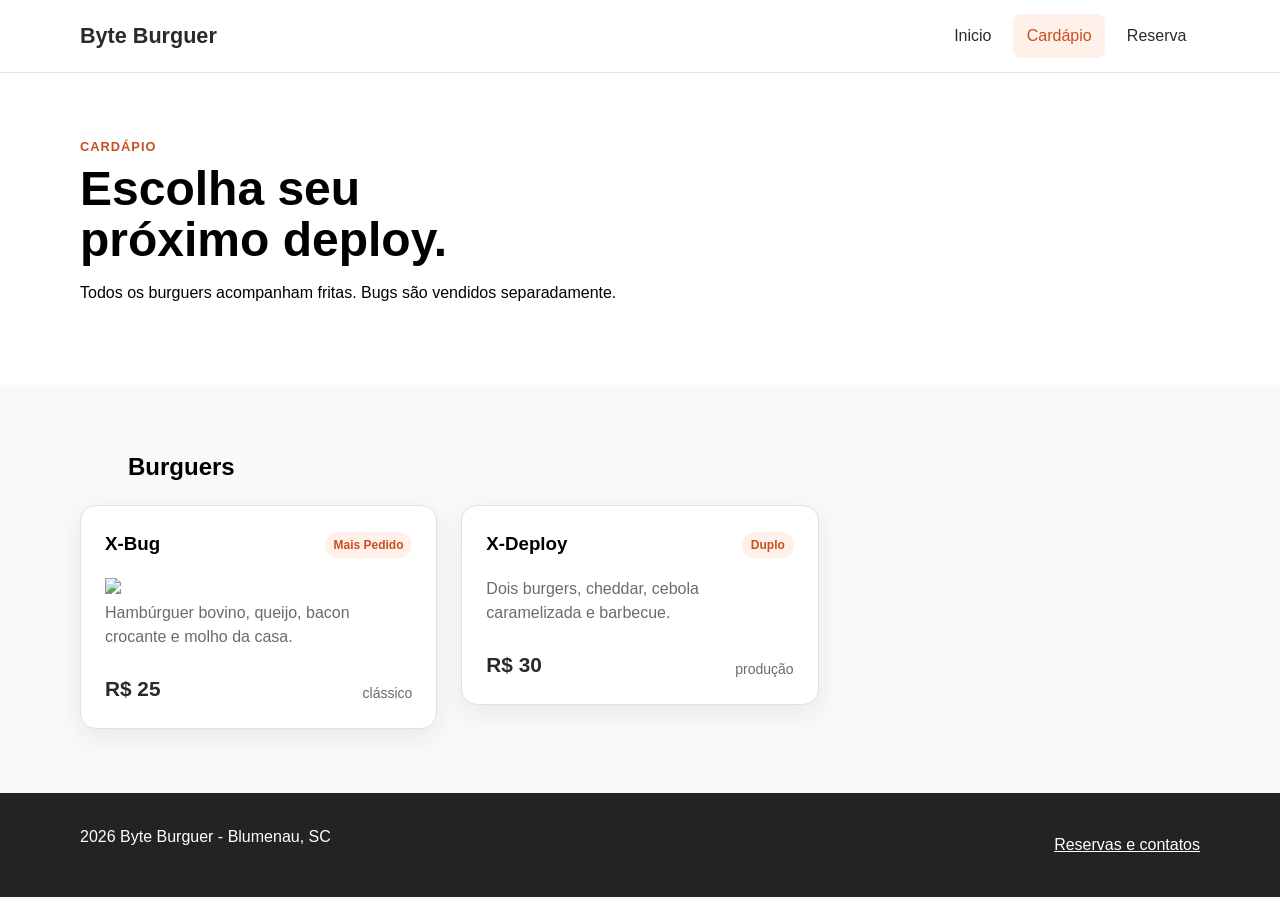
==== modulo-css/byte-burguer-v2/cardapio.html @ fe39c5cf "Aula 11" ====
<!DOCTYPE html>
<html lang="pt-BR">

<head>
    <meta charset="UTF-8">
    <meta name="viewport" content="width=device-width, initial-scale=1.0">
    <title>Cardápio | Byte Burguer</title>
    <link rel="stylesheet" href="style.css">
</head>

<body>
    <header class="site-header">
        <div class="container header-content">
            <a class="brand" href="index.html">Byte Burguer</a>

            <nav class="main-nav">
                <a href="index.html">Inicio</a>
                <a href="cardapio.html" aria-current="page">Cardápio</a>
                <a href="index.html">Reserva</a>
            </nav>
        </div>
    </header>

    <main>
        <section class="page-intro">
            <div class="container">
                <p class="eyebrow">Cardápio</p>
                <h1>Escolha seu próximo deploy.</h1>
                <p>Todos os burguers acompanham fritas. Bugs são vendidos separadamente.</p>
            </div>
        </section>

        <section class="section">
            <div class="container">
                <header class="section-heading">
                    <h2>Burguers</h2>
                </header>

                <ul class="menu-grid">
                    <li>
                        <div class="menu-card">
                            <div>
                                <div id="div-tag">
                                    <h3>X-Bug</h3>
                                    <span class="tag">Mais Pedido</span>
                                </div>

                                <img src="https://www.sabornamesa.com.br/media/k2/items/cache/bf1e20a4462b71e3cc4cece2a8c96ac8_XL.jpg" 
                                width="100">

                                <p>Hambúrguer bovino, queijo, bacon crocante e molho da casa.</p>
                            </div>

                            <div class="menu-card-footer">
                                <strong class="price">R$ 25</strong>
                                <span>clássico</span>
                            </div>
                        </div>
                    </li>

                    <li>
                        <div class="menu-card">
                            <div>
                                <div id="div-tag">
                                    <h3>X-Deploy</h3>
                                    <span class="tag">Duplo</span>
                                </div>

                                <p>Dois burgers, cheddar, cebola caramelizada e barbecue.</p>
                            </div>

                            <div class="menu-card-footer">
                                <strong class="price">R$ 30</strong>
                                <span>produção</span>
                            </div>
                        </div>
                    </li>
                </ul>
            </div>
        </section>
    </main>

    <footer class="site-footer">
        <div class="container footer-content">
            <p>2026 Byte Burguer - Blumenau, SC</p>
            <a href="reserva.html">Reservas e contatos</a>
        </div>
    </footer>
</body>
---- modulo-css/byte-burguer-v2/style.css ----
:root {
    --color-primary: #e8622c;
    --color-text: #2a2a2a;
    --color-background: #faf9f7;
    --color-border: #e5e2dd;
    --color-primary-dark: #c94f1f;

    --radius-small: 0.5rem;
    --radius-medium: 1rem;
}

* {
    box-sizing: border-box;
}

body {
    margin: 0;
    background-color: var(--color-background);
    font-family: Arial, Helvetica, sans-serif;
    font-size: 1rem;
    line-height: 1.5;
}

.site-header {
    background-color: #ffffff;
    border-bottom: 1px solid var(--color-border);
}

h1,
h2,
h3,
p {
    margin-top: 0;
}


h1 {
    max-width: 14ch;
    margin-bottom: 1rem;
    font-size: 3rem;
    line-height: 1.05;
}

.container {
    width: 90%;
    max-width: 70rem;
    margin: 0 auto;
}

.header-content {
    min-height: 4.5rem;
    display: flex;
    align-items: center;
    justify-content: space-between;
    gap: 2rem;
}

.brand {
    color: var(--color-text);
    font-size: 1.35rem;
    font-weight: 700;
    text-decoration: none;
}

.main-nav {
    display: flex;
    align-items: center;
    gap: 0.5rem;
}

.main-nav a {
    display: inline-block;
    padding: 0.6rem 0.85rem;
    color: var(--color-text);
    border-radius: var(--radius-small);
    text-decoration: none;
}

.main-nav a:hover,
.main-nav a[aria-current="page"] {
    background-color: #fff0e9;
    color: var(--color-primary-dark);
}

.eyebrow {
    margin-bottom: 0.5rem;
    color: var(--color-primary-dark);
    font-size: 0.8rem;
    font-weight: 700;
    letter-spacing: 0.08em;
    text-transform: uppercase;
}

.hero {
    padding: 5rem 0 4rem;
}

.hero-content {
    max-width: 48rem;
}

.hero-text {
    max-width: 60ch;
    font-size: 0.9rem;
    color: #6f6a65;
}

.hero-actions {
    display: flex;
    gap: 0.75rem;
}

.button {
    padding: 0.75rem 1.1rem;
    border: 1px solid transparent;
    border-radius: var(--radius-small);
    font-weight: 700;
    text-decoration: none;
    cursor: pointer;

    transition:
        background-color 0.2s ease,
        border-color 0.2s ease,
        transform 0.2s ease;
}

.button:hover {
    transform: translateY(-2px);
}

.button-primary {
    background-color: var(--color-primary);
    color: #ffffff;
}

.button-primary:hover {
    background-color: var(--color-primary-dark);
}

.button-secondary {
    background-color: transparent;
    border-color: var(--color-border);
    color: var(--color-text);
}

.button-secondary:hover {
    border-color: var(--color-primary);
}

.feature-list {
    display: flex;
    gap: 1rem;
    list-style: none;
}

.feature-card {
    padding: 1.25rem;
    border: 1px solid var(--color-border);
    border-radius: var(--radius-medium);

    transition:
        border-color 0.2s ease,
        transform 0.2s ease;
}

.feature-card strong,
.feature-card span {
    display: block;
}

.feature-card span {
    color: #6f6a65;
}

.feature-card:hover {
    transform: translateY(-2px);
    border-color: var(--color-primary);
}

.section,
.page-intro {
    padding: 4rem 0;
}

.page-intro {
    background-color: #ffffff;
}

.section-heading {
    margin-left: 3rem;
}

.section-highlight {
    background-color: #fff0e9;
}

.cta-content {
    display: flex;
    align-items: center;
    justify-content: space-between;
}

.cta-content p:last-child,
.cta-content h2 {
    margin: 0;
}

.site-footer {
    padding: 2rem 0;
    background-color: #232323;
    color: #ffffff;
}

.footer-content {
    display: flex;
    align-items: center;
    justify-content: space-between;
}

.site-footer a {
    color: #ffffff;
}

/* MENU */
.menu-grid {
    display: grid;
    grid-template-columns: repeat(3, 1fr);
    gap: 1.5rem;

    margin: 0;
    padding: 0;
    list-style: none;
}

.menu-card {
    padding: 1.5rem;
    display: flex;
    flex-direction: column;
    justify-content: space-between;

    gap: 1.5rem;
    background-color: #ffffff;
    border: 1px solid var(--color-border);
    border-radius: var(--radius-medium);
    box-shadow: 0 0.5rem 1.5rem rgb(42 42 42 / 8%);

    transition:
        transform 0.2s ease,
        box-shadow 0.2s ease,
        border-color 0.2s ease;
}

.menu-card:hover {
    transform: translateY(-0.25rem);
    border-color: var(--color-primary);
    box-shadow: 0 0.8rem 2rem rgb(42 42 42 / 12%);
}

.menu-card p {
    margin-bottom: 0;
    color: #6f6a65;
}

#div-tag {
    display: flex;
    align-items: center;
    justify-content: space-between;
}

.tag {
    padding: 0.25rem 0.55rem;
    margin-bottom: 1rem;
    background-color: #fff0e9;
    border-radius: 999px;
    color: var(--color-primary-dark);
    font-size: 0.75rem;
    font-weight: 700;
}

.menu-card-footer {
    display: flex;
    align-items: flex-end;
    justify-content: space-between;
    color: #6f6a65;
    font-size: 0.875rem;
}

.price {
    color: var(--color-text);
    font-size: 1.3rem;
}
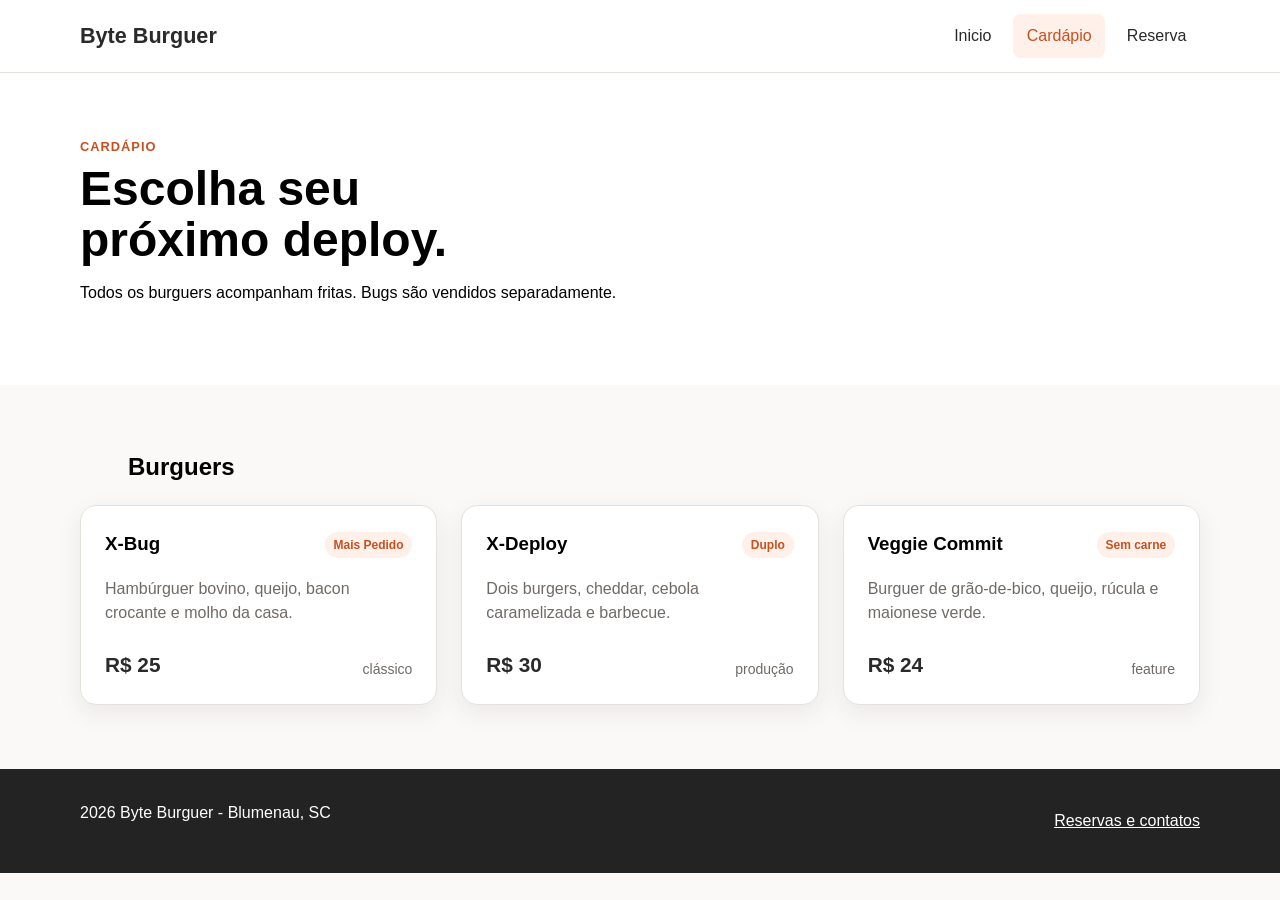
==== commit b2dc82b0: "Finalização" ====
--- a/modulo-css/byte-burguer-v2/cardapio.html
+++ b/modulo-css/byte-burguer-v2/cardapio.html
@@ -45,9 +45,6 @@
                                     <span class="tag">Mais Pedido</span>
                                 </div>
 
-                                <img src="https://www.sabornamesa.com.br/media/k2/items/cache/bf1e20a4462b71e3cc4cece2a8c96ac8_XL.jpg" 
-                                width="100">
-
                                 <p>Hambúrguer bovino, queijo, bacon crocante e molho da casa.</p>
                             </div>
 
@@ -75,6 +72,24 @@
                             </div>
                         </div>
                     </li>
+
+                    <li>
+                        <div class="menu-card">
+                            <div>
+                                <div id="div-tag">
+                                    <h3>Veggie Commit</h3>
+                                    <span class="tag">Sem carne</span>
+                                </div>
+
+                                <p>Burguer de grão-de-bico, queijo, rúcula e maionese verde.</p>
+                            </div>
+
+                            <div class="menu-card-footer">
+                                <strong class="price">R$ 24</strong>
+                                <span>feature</span>
+                            </div>
+                        </div>
+                    </li>
                 </ul>
             </div>
         </section>
--- a/modulo-css/byte-burguer-v2/style.css
+++ b/modulo-css/byte-burguer-v2/style.css
@@ -288,4 +288,105 @@
 .price {
     color: var(--color-text);
     font-size: 1.3rem;
+}
+
+.reservation-layout {
+    display: grid;
+    grid-template-columns: 2fr 1fr;
+    gap: 2rem;
+    align-items: start;
+}
+
+.form-card,
+.contact-card {
+    padding: 2rem;
+    background-color: #ffffff;
+    border: 1px solid var(--color-border);
+    border-radius: var(--radius-medium);
+    box-shadow: 0 0.5rem 1.5rem rgb(42 42 42 / 8%);
+}
+
+.field {
+    margin-bottom: 1rem;
+}
+
+.field label {
+    display: block;
+    font-weight: 700;
+}
+
+.field input,
+.field select,
+.field textarea {
+    width: 100%;
+    padding: 0.25rem;
+
+    border: 1px solid #d5d1ca;
+    border-radius: var(--radius-small);
+    background-color: #ffffff;
+    color: var(--color-text);
+}
+
+.field textarea {
+    min-height: 3rem;
+    resize: vertical;
+}
+
+.contact-card p {
+    color: var(#6f6a65);
+}
+
+@media (max-width: 48rem) {
+    h1 {
+        max-width: none;
+        font-size: 2.25rem;
+    }
+
+    h2 {
+        font-size: 1rem;
+    }
+
+    .header-content {
+        flex-direction: column;
+        align-items: stretch;
+        gap: 1rem;
+        padding: 1rem 0;
+    }
+
+    .brand {
+        text-align: center;
+    }
+
+    .main-nav {
+        justify-content: center;
+        flex-wrap: wrap;
+    }
+
+    .hero {
+        padding: 3rem 0;
+    }
+
+    .hero-actions {
+        flex-direction: column;
+    }
+
+    .hero-actions .button {
+        width: 100%;
+        text-align: center;
+    }
+
+    .section,
+    .page-intro {
+        padding: 3rem 0;
+    }
+
+    .feature-list {
+        flex-direction: column;
+    }
+
+    .menu-grid,
+    .drinks-grid,
+    .reservation-layout {
+        grid-template-columns: 1fr;
+    }
 }
